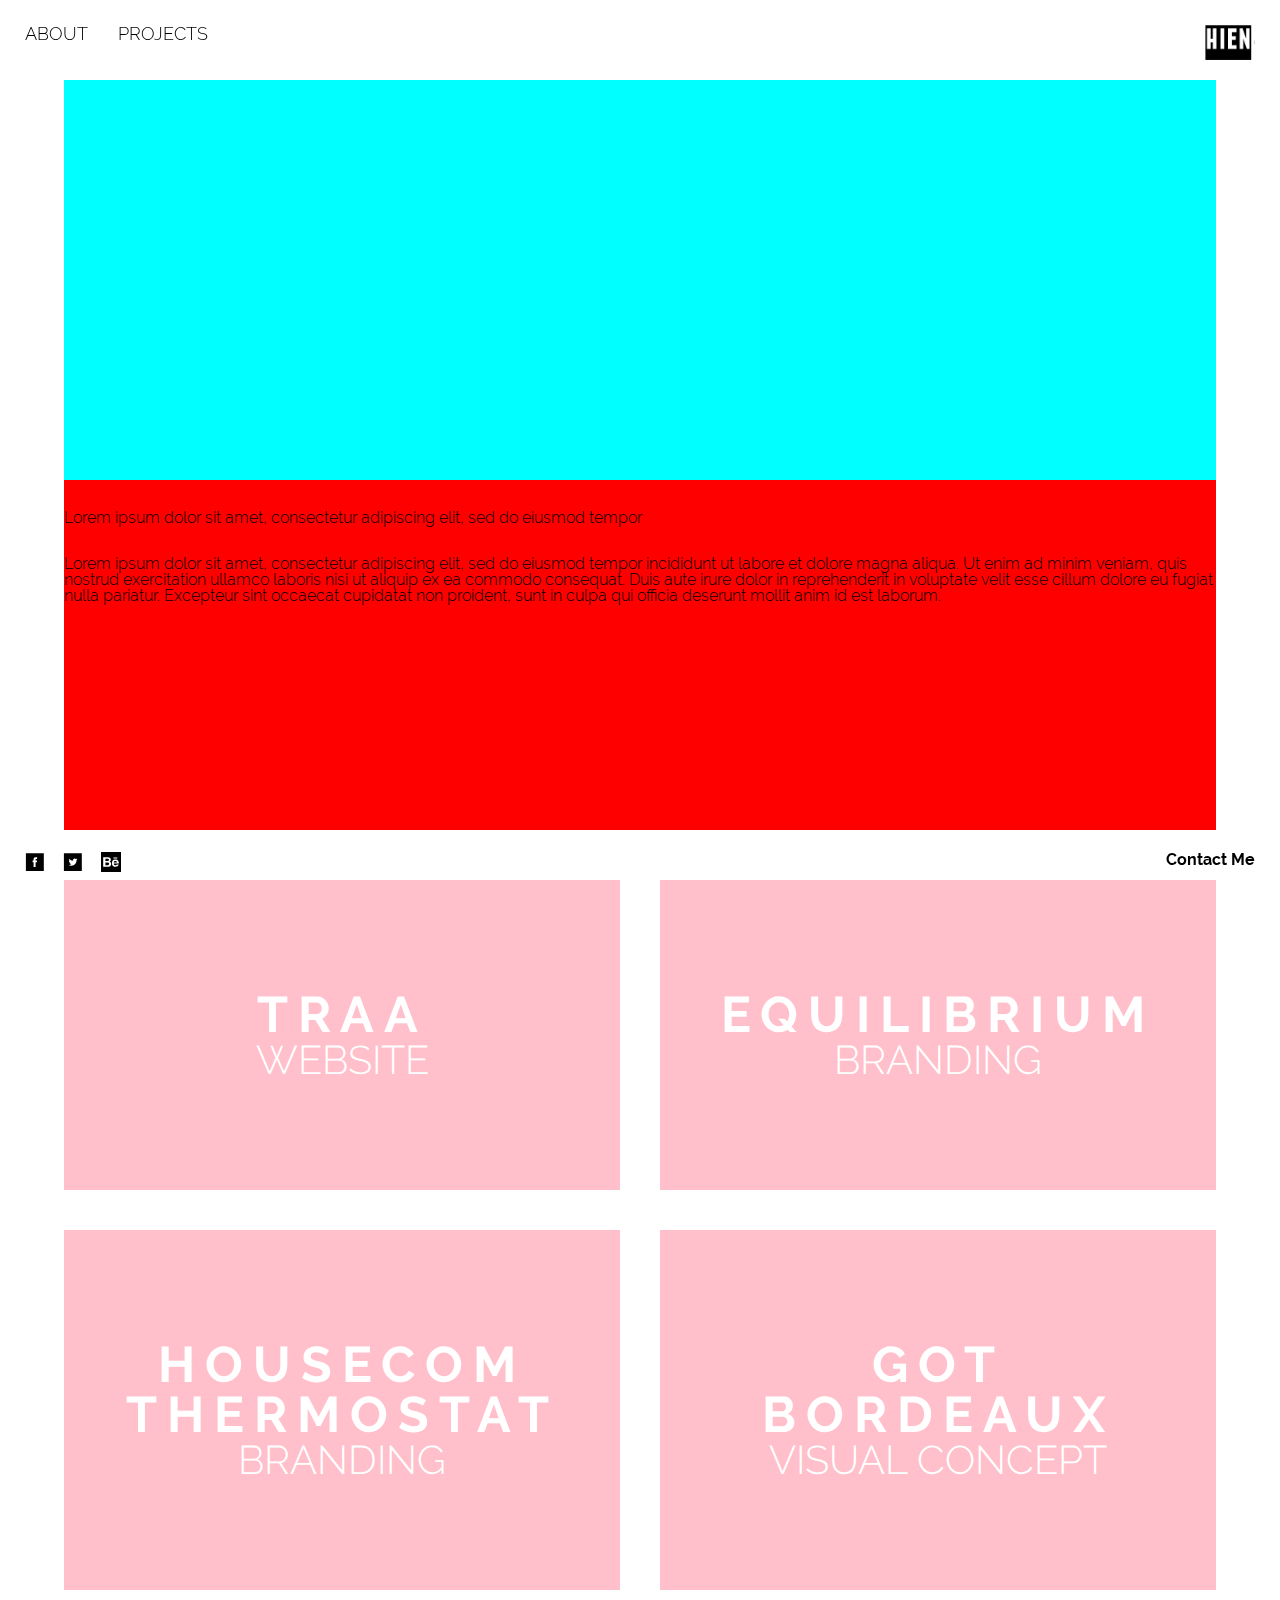
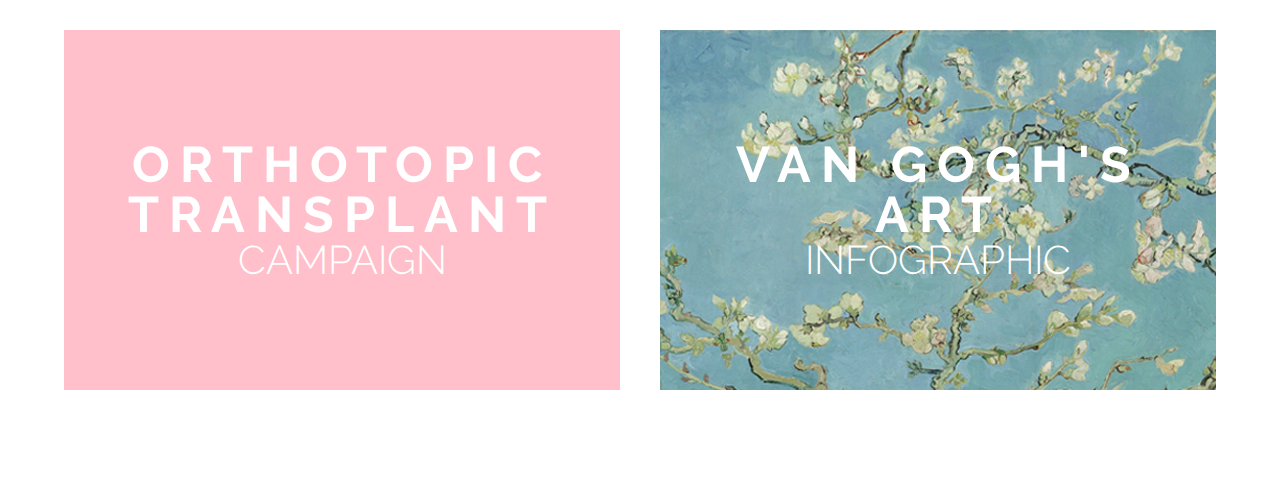
==== index.html @ 22a434a9 "finish project, then about, then index, javascript" ====
<!DOCTYPE html>
<html lang="en">
<head>
	<meta charset="UTF-8">
	<meta http-equiv="X-UA-Compatible" content="IE-edge">
	<meta name="viewport" content="width=device-width, initial-scale=1.0">
	<link rel="stylesheet" href="css/reset.css">
	<link rel="stylesheet" href="css/main.css">
	<title>Hien Portfolio</title>
</head>
<body>
	<div class="container">
		<header>
			<nav>
				<a href="about.html">ABOUT</a>
				<a href="projects.html">PROJECTS</a>
			</nav>
			<div id="mainLogo">
				<a href="index.html"><img src="images/Hien_Logo.png"></a>
			</div>
		</header>

		<section class="body">
		<h2 class="hidden">Index Page</h2>
			<section class="welcome">
				<h3 class="hidden">Welcome</h3>
				<div class="logoAnimation"></div>
				<div class="introMe">
					<p id="tagline">Lorem ipsum dolor sit amet, consectetur adipiscing elit, sed do eiusmod tempor</p>
					<p>Lorem ipsum dolor sit amet, consectetur adipiscing elit, sed do eiusmod tempor incididunt ut labore et dolore magna aliqua. Ut enim ad minim veniam, quis nostrud exercitation ullamco laboris nisi ut aliquip ex ea commodo consequat. Duis aute irure dolor in reprehenderit in voluptate velit esse cillum dolore eu fugiat nulla pariatur. Excepteur sint occaecat cupidatat non proident, sunt in culpa qui officia deserunt mollit anim id est laborum.</p>
				</div>
			</section>

			<section class="works">
			<h3 class="hidden">Featured Works</h3>
				<div class="featured one" data-text="GLITCH">
					<a href="traa.html" id="workTitle">TRAA</a>
					<p id="workType">WEBSITE</p>
				</div>

				<div class="featured two">
					<a href="equillibrium.html" id="workTitle">EQUILIBRIUM</a>
					<p id="workType">BRANDING</p>
				</div>

				<div class="featured three">
					<a href="#" id="workTitle">HOUSECOM<br>THERMOSTAT</a>
					<p id="workType">BRANDING</p>
				</div>

				<div class="featured four">
					<a href="#" id="workTitle">GOT<br> BORDEAUX</a>
					<p id="workType">VISUAL CONCEPT</p>
				</div>

				<div class="featured five">
					<a href="#" id="workTitle">ORTHOTOPIC<br> TRANSPLANT</a>
					<p id="workType">CAMPAIGN</p>
				</div>

				<div class="featured six">
					<a href="#" id="workTitle">VAN GOGH'S<br> ART</a>
					<p id="workType">INFOGRAPHIC</p>
				</div>

			</section>
		</section>

			<footer>
				<section class="socialMedia">
					<a href="#"><img src="images/facebook_black.svg"></a>
					<a href="#"><img src="images/twitter_black.svg"></a>
					<a href="#"><img src="images/behance_black.svg"></a>
				</section>
				<div class="color">
					<a href="contact.html" id="contact">Contact Me</a>
				</div>
			</footer>
		</section><!--end body-->
	</div><!--end container-->
	<script type="text/javascript" src="js/main.js"></script>
</body>
</html>
---- css/main.css ----
.hidden
{
	display: none;
}

html
{
	width: 100%;
}

@font-face {
  font-family: 'Raleway Light';
  src: url('Raleway-Light.woff2') format('woff2'), 
       url('Raleway-Light.woff') format('woff');
}

@font-face {
  font-family: 'Raleway Bold';
  src: url('Raleway-Bold.woff2') format('woff2'), 
       url('Raleway-Bold.woff') format('woff');
}

@font-face {
  font-family: 'Mohave Bold';
  src: url('Mohave-Bold.woff2') format('woff2'), 
       url('Mohave-Bold.woff') format('woff');
}

body
{
	font-family: 'Raleway Light';
	margin-top: 25px;
	background-color:white;
}

a
{
	text-decoration: none;
}

.container
{
	max-width: 90%;
	padding-bottom: 75px;
	margin: 0 auto;
}

header
{
	display: flex;
	flex-direction: row;
	position: fixed;
   left: 0;
   top: 0;
   width: 100%;
   padding-left: 25px;
   margin-top: 25px;
   margin-bottom: 25px;
   justify-content: space-between;
}

#mainLogo
{
	margin-right: 50px;
}

#mainLogo img
{
	width: 50px;
}

nav
{
	font-size: 18px;
	display: flex;
	flex-direction: row;
}

nav a
{
	color: black;
	margin-right: 30px;
}

nav a:hover
{
	color: white;
	background-color: black;
	font-family: 'Raleway Bold';
}

.body
{
	margin-top: 80px;
	display: flex;
	flex-direction: column;
	justify-content: flex-start;
}

/*Footer*/
footer
{
	display: flex;
	flex-direction: row;
	position: fixed;
   left: 0;
   bottom: 0;
   width: 100%;
   padding-left: 25px;
   margin-bottom: 25px;
   justify-content: space-between;
}

.color
{
	margin-right: 50px;
}

/*Contact*/
#contact
{
	color: black;
	font-family: 'Raleway Bold';
}

#contact:hover
{
	color: blue;
}
/*_______________________*/

.socialMedia
{
	display: flex;
	flex-direction: row;
}

.socialMedia a img
{
	width: 20px;
	margin-right: 18px;
}

/*INDEX*/

.body, .works
{
	display: flex;
	flex-direction: column;
}

.welcome
{
	background-color: red;
	height: 750px;
}

.logoAnimation
{
	background-color: aqua;
	height: 400px;
}
.introMe 
{
	padding-top: 30px;
}

.introMe p
{
	margin-bottom: 30px;
}

.works 
{
	margin: 0 auto;
	display: grid;
	grid-template-columns: 1fr;
	grid-gap: 20px;
	width: 100%;
	margin-top: 40px;
}

.featured
{ 
	color: white;
	text-align: center;
	display: flex;
	flex-direction: column;
	background-color: pink;
	padding-top: 90px;
	padding-bottom: 90px;
}

.six
{
	background: url("../images/feat_vg.jpg") center no-repeat;
}

.five:hover
{
	filter: grayscale(0%);
}

#workTitle
{
	font-family: 'Raleway Bold';
	font-size: 50px;
	letter-spacing: 10px;
	color: white;
}

#workType
{
	font-size: 2.5em;
}

/*PROJECTS*/
.featuredHero
{
	background-color: blue;
	margin: 0 auto;
}

.pjIntro
{
	text-align: center;
	margin-top: 30px;
}

#pj
{
	margin: 0 auto;
	margin-top: 30px;
}

#pj img, .featuredHero img
{
	width: 100%;
    display: block;
}

.nextPj
{
	display: flex;
	flex-direction: row;
	justify-content: space-between;
	height: 150px;
	margin-top: 50px;
	text-align: center;
	font-family: 'Raleway Bold';
	font-size: 20px;
}

.nextPj a
{
	color: white;
}

#previous
{
	background-color: red;
	width: 40%;
	padding-top: 50px;
}

#next
{
	background-color: black;
	width: 40%;
	padding-top: 50px;
}

/*ABOUT*/
#aboutMe 
{
	margin: 0 auto;
}

.meDetail 
{
	margin: 0 auto;
	margin-top: 30px;
}

#myImg
{
	background-color: red;
	height: 300px;
	width: 250px;
	margin: 0 auto;
}

#hien
{
	font-family: 'Mohave Bold';
}

#moreAbtMe
{
	margin-top: 30px;
}

/*Contact Form*/
.contact
{
	margin-top: 30px;
	background-color: purple;
	padding: 30px;
}


/*Responsive*/
@media screen and (min-width: 768px) {
	.works
	{
		grid-gap: 40px;
	}
}
  	

@media screen and (min-width: 1024px) {
	.works 
	{
		display: grid;
		grid-template-columns: 1fr 1fr;
		margin-top: 50px;
		margin-bottom: 25px;
	}

	.featured
	{ 
		padding-top: 110px;
		padding-bottom: 110px;
	}
  


  	#moreAbtMe
  	{
  		margin-top: 0px;
 
  		width: 70%;
  	}
} /*End Desktop*/
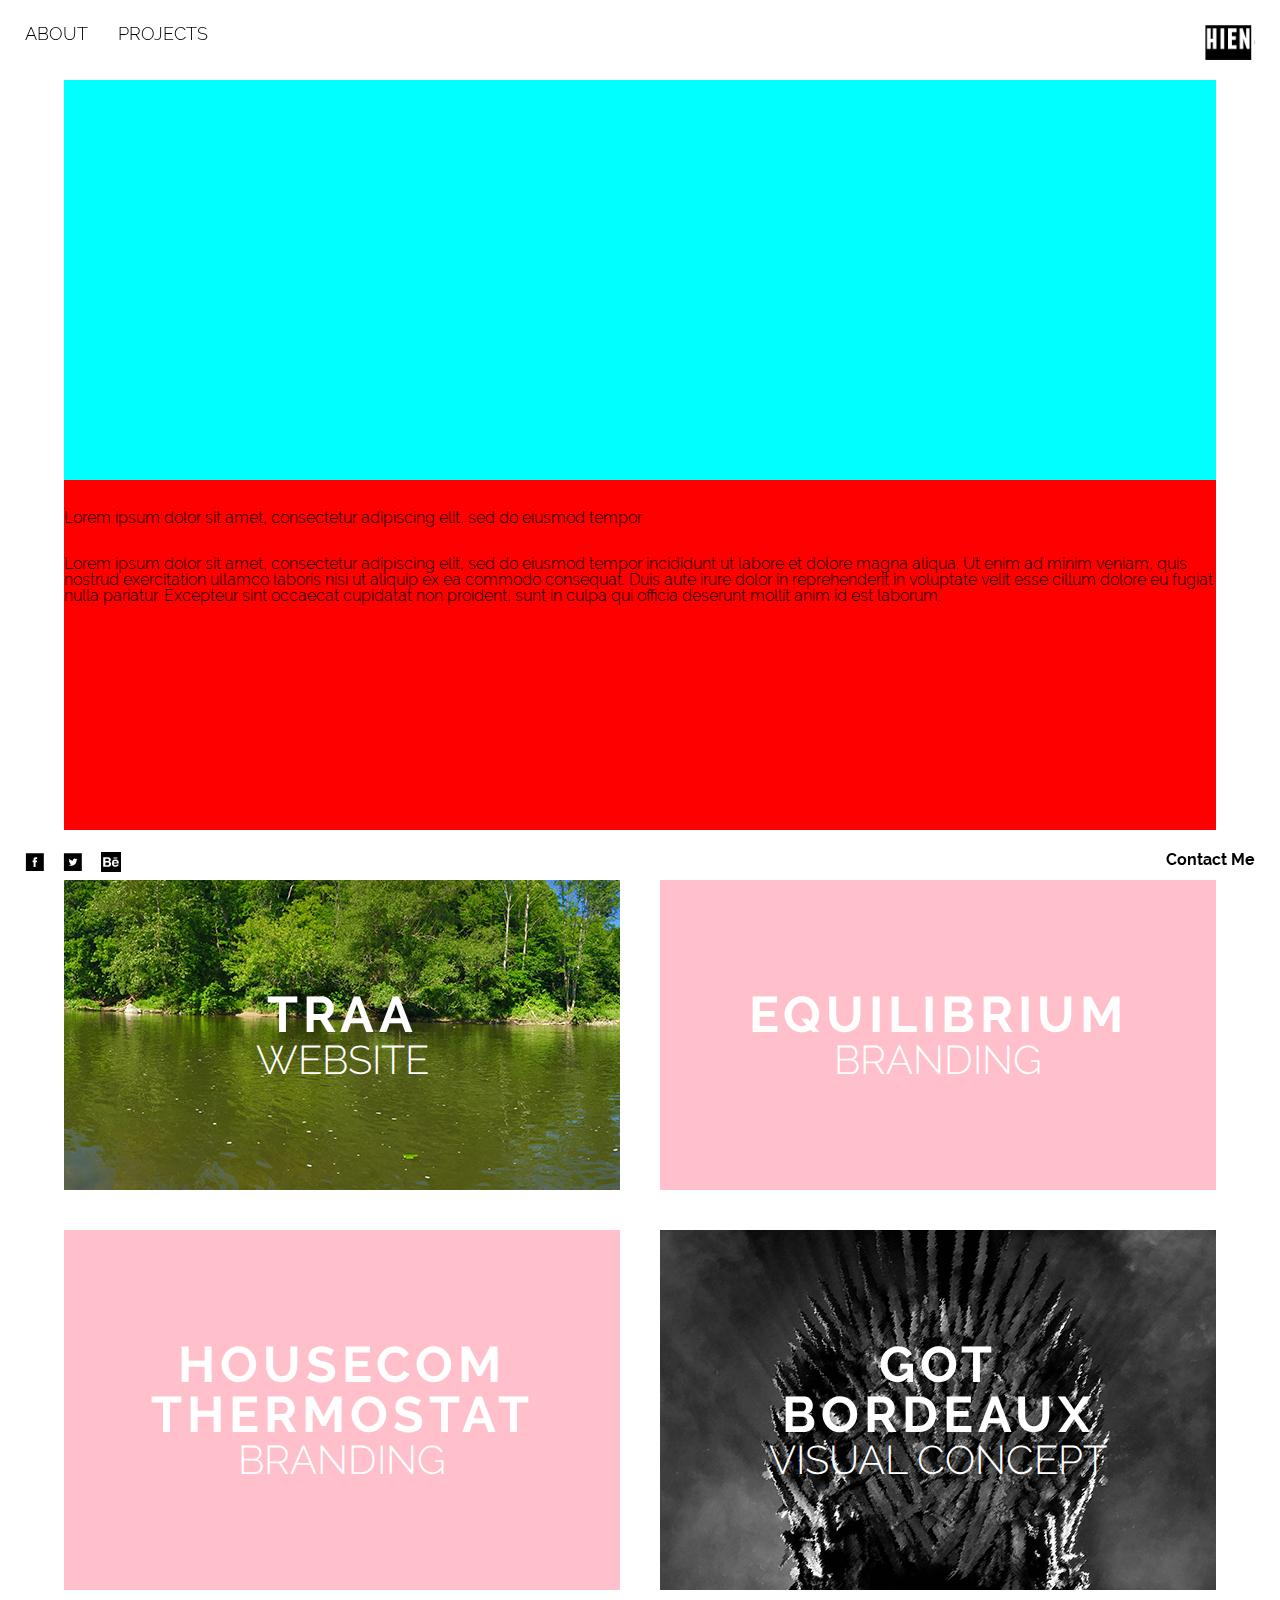
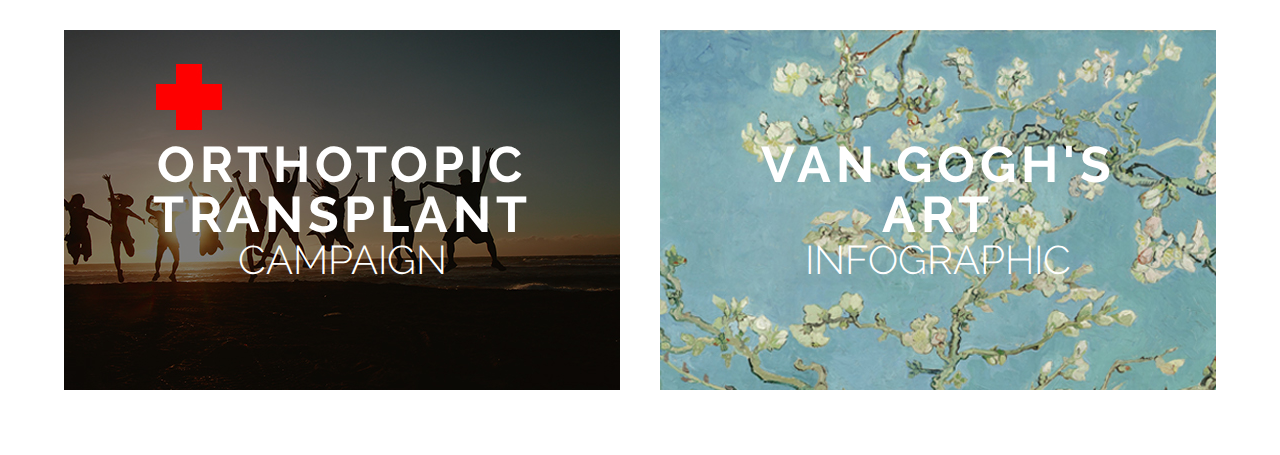
==== commit 1fba1e59: "d" ====
--- a/index.html
+++ b/index.html
@@ -54,7 +54,7 @@
 				</div>
 
 				<div class="featured five">
-					<a href="#" id="workTitle">ORTHOTOPIC<br> TRANSPLANT</a>
+					<a href="orthotopic.html" id="workTitle">ORTHOTOPIC<br> TRANSPLANT</a>
 					<p id="workType">CAMPAIGN</p>
 				</div>
 
--- a/css/main.css
+++ b/css/main.css
@@ -26,6 +26,11 @@
        url('Mohave-Bold.woff') format('woff');
 }
 
+@font-face {
+  font-family: 'Mohave Light';
+  src: url('Mohave-Light.woff') format('woff');
+}
+
 body
 {
 	font-family: 'Raleway Light';
@@ -41,7 +46,7 @@
 .container
 {
 	max-width: 90%;
-	padding-bottom: 75px;
+	padding-bottom: 40px;
 	margin: 0 auto;
 }
 
@@ -191,21 +196,32 @@
 	padding-bottom: 90px;
 }
 
+.one
+{
+	background: url("../images/feat_traa.jpg") center no-repeat;
+}
+
+.four
+{
+	background: url("../images/feat_mashup.jpg") center no-repeat;
+}
+
+.five
+{
+	background: url("../images/feat_donate.jpg") center no-repeat;
+}
+
 .six
 {
 	background: url("../images/feat_vg.jpg") center no-repeat;
 }
 
-.five:hover
-{
-	filter: grayscale(0%);
-}
 
 #workTitle
 {
 	font-family: 'Raleway Bold';
 	font-size: 50px;
-	letter-spacing: 10px;
+	letter-spacing: 5px;
 	color: white;
 }
 
@@ -214,30 +230,64 @@
 	font-size: 2.5em;
 }
 
-/*PROJECTS*/
+/*PROJECTS - EACH WORK*/
 .featuredHero
 {
-	background-color: blue;
-	margin: 0 auto;
+	margin: 0 auto;
+	width: 100%;
+	display: flex;
+	flex-direction: column;
+
+}
+
+#briefInfo
+{
+	font-family: 'Mohave Light';
+	font-size: 18px;
+	border-left: 5px solid #FF7BAC;
+}
+
+
+#briefInfo p
+{
+	margin-bottom: 10px;
+	margin-left: 10px;
+}
+
+#type
+{
+	font-family: 'Mohave Bold';
 }
 
 .pjIntro
 {
-	text-align: center;
-	margin-top: 30px;
-}
-
+	margin-top: 30px;
+	background-color: #E6E6E6;
+	padding: 20px;
+}
+
+/*Breakdown*/
 #pj
 {
 	margin: 0 auto;
 	margin-top: 30px;
 }
 
-#pj img, .featuredHero img
-{
-	width: 100%;
-    display: block;
-}
+#breakdown
+{
+	display: flex;
+	flex-direction: column;
+	margin-bottom: 20px;
+}
+
+#breakdown h4
+{
+	font-family: 'Mohave Bold';
+	margin-bottom: 15px;
+}
+
+/*End Breakdown*/
+
 
 .nextPj
 {
@@ -256,18 +306,23 @@
 	color: white;
 }
 
-#previous
+.previous
 {
 	background-color: red;
+	padding-top: 50px;
 	width: 40%;
-	padding-top: 50px;
-}
-
-#next
+}
+
+.next
 {
 	background-color: black;
 	width: 40%;
 	padding-top: 50px;
+}
+
+.sixth
+{
+	background: url("../images/next_vg.jpg") center no-repeat;;
 }
 
 /*ABOUT*/
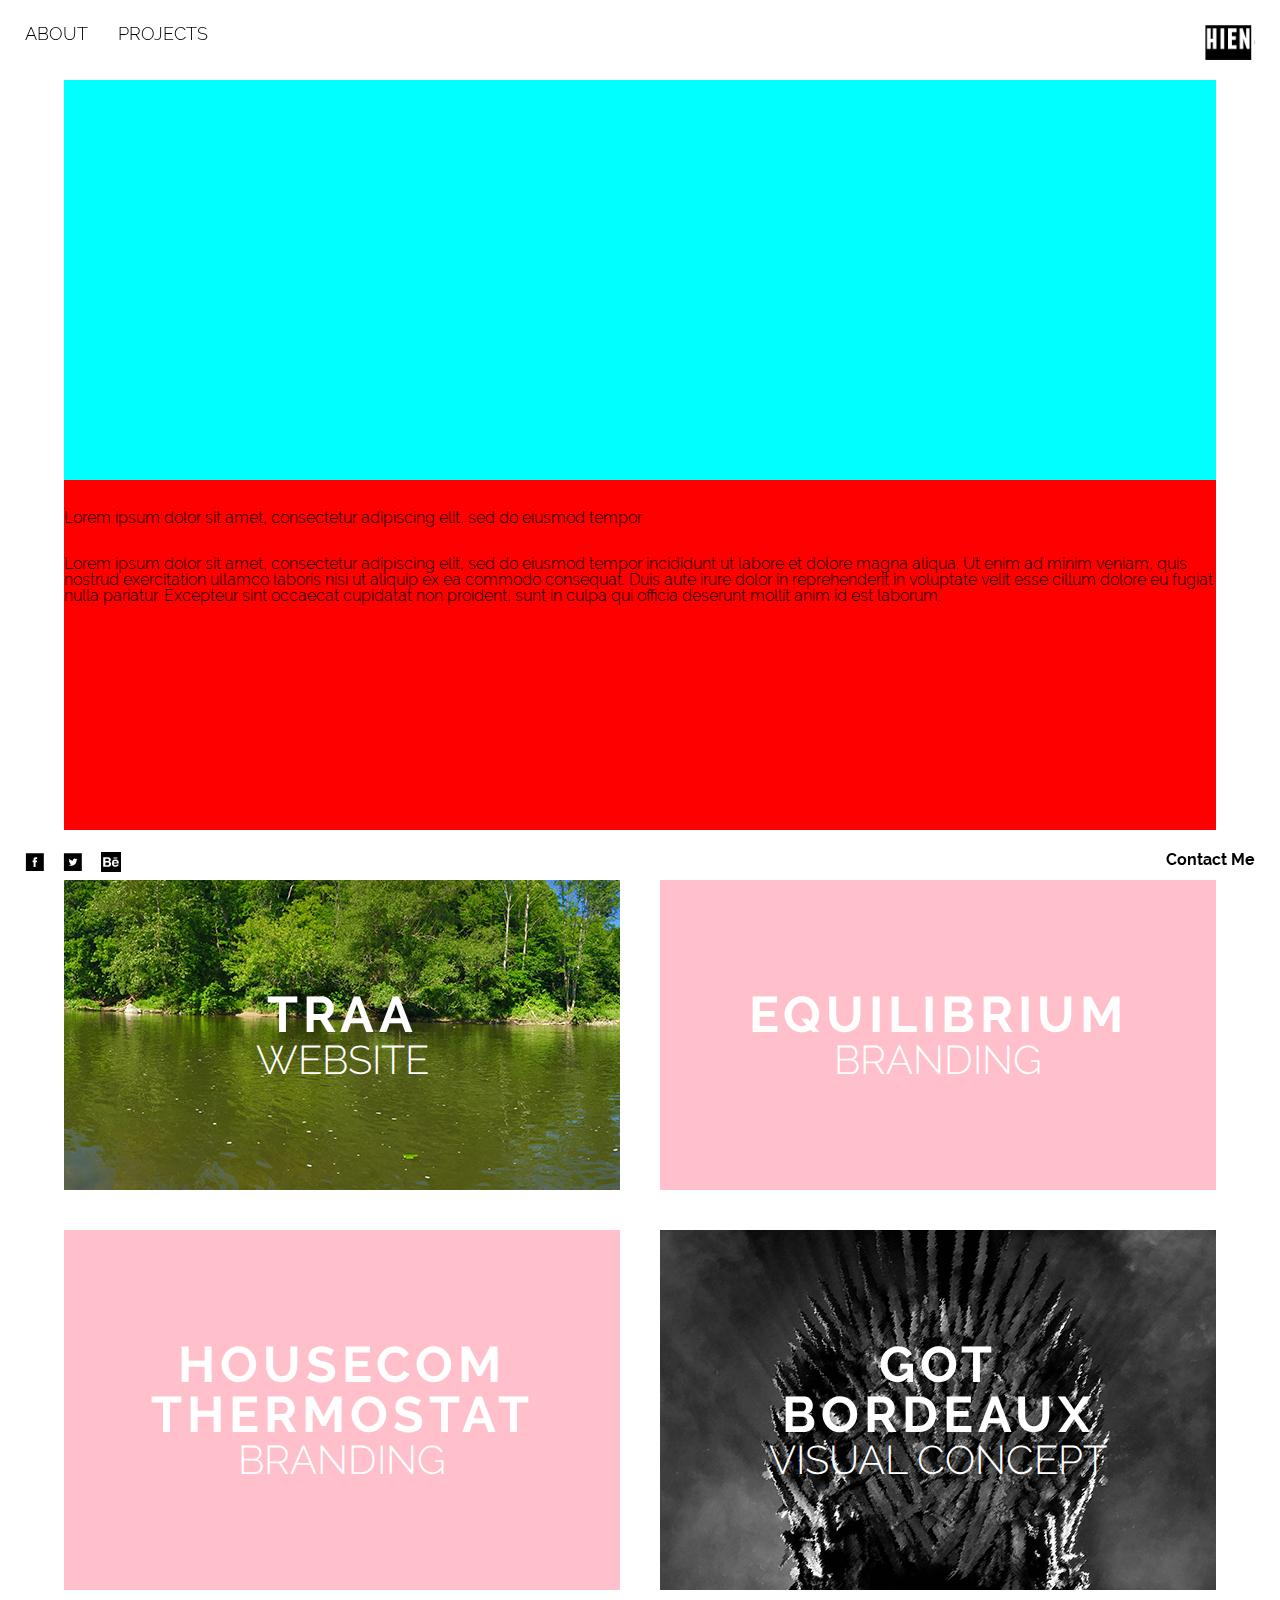
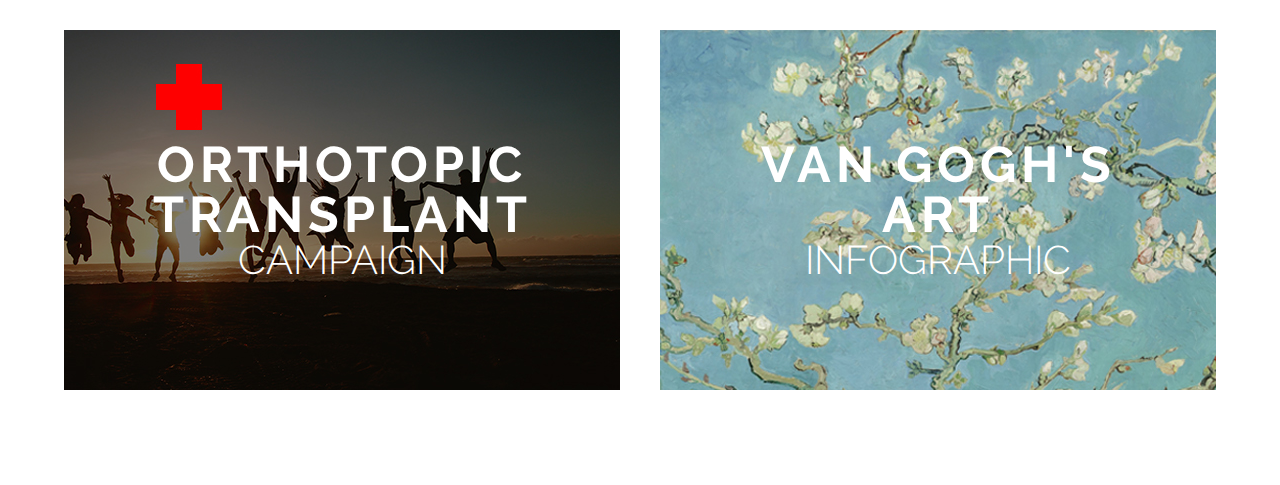
==== commit f5e6df04: "projects" ====
--- a/index.html
+++ b/index.html
@@ -59,7 +59,7 @@
 				</div>
 
 				<div class="featured six">
-					<a href="#" id="workTitle">VAN GOGH'S<br> ART</a>
+					<a href="van_gogh.html" id="workTitle">VAN GOGH'S<br> ART</a>
 					<p id="workType">INFOGRAPHIC</p>
 				</div>
 
--- a/css/main.css
+++ b/css/main.css
@@ -46,7 +46,7 @@
 .container
 {
 	max-width: 90%;
-	padding-bottom: 40px;
+	padding-bottom: 70px;
 	margin: 0 auto;
 }
 
@@ -234,24 +234,42 @@
 .featuredHero
 {
 	margin: 0 auto;
+	display: flex;
+	flex-direction: column;
 	width: 100%;
-	display: flex;
-	flex-direction: column;
-
-}
-
-#briefInfo
+}
+
+#spc
+{
+	width: 100%;
+}
+
+.briefInfo
 {
 	font-family: 'Mohave Light';
 	font-size: 18px;
-	border-left: 5px solid #FF7BAC;
-}
-
-
-#briefInfo p
+}
+
+
+.briefInfo p
 {
 	margin-bottom: 10px;
 	margin-left: 10px;
+}
+
+.fr
+{
+	border-left: 5px solid #648417;
+}
+
+.fi
+{
+	border-left: 5px solid #444539;
+}
+
+.sx
+{
+	border-left: 5px solid #86afb6;
 }
 
 #type
@@ -280,10 +298,21 @@
 	margin-bottom: 20px;
 }
 
+#breakdown img
+{
+	width: 100%;
+}
+
 #breakdown h4
 {
 	font-family: 'Mohave Bold';
 	margin-bottom: 15px;
+}
+
+#workBg
+{
+	background-color: #efefef;
+	margin-top: 20px;
 }
 
 /*End Breakdown*/
@@ -363,6 +392,26 @@
 	padding: 30px;
 }
 
+
+/*PROJECTS*/
+#pjList
+{
+	display: flex;
+	flex-direction: row;
+	flex-direction: flex-start;
+	margin-bottom: 40px;
+}
+
+#pjList img
+{
+	width: 50%;
+}
+
+#pjLink
+{
+	margin-left: 5px;
+	width: 60%;
+}
 
 /*Responsive*/
 @media screen and (min-width: 768px) {
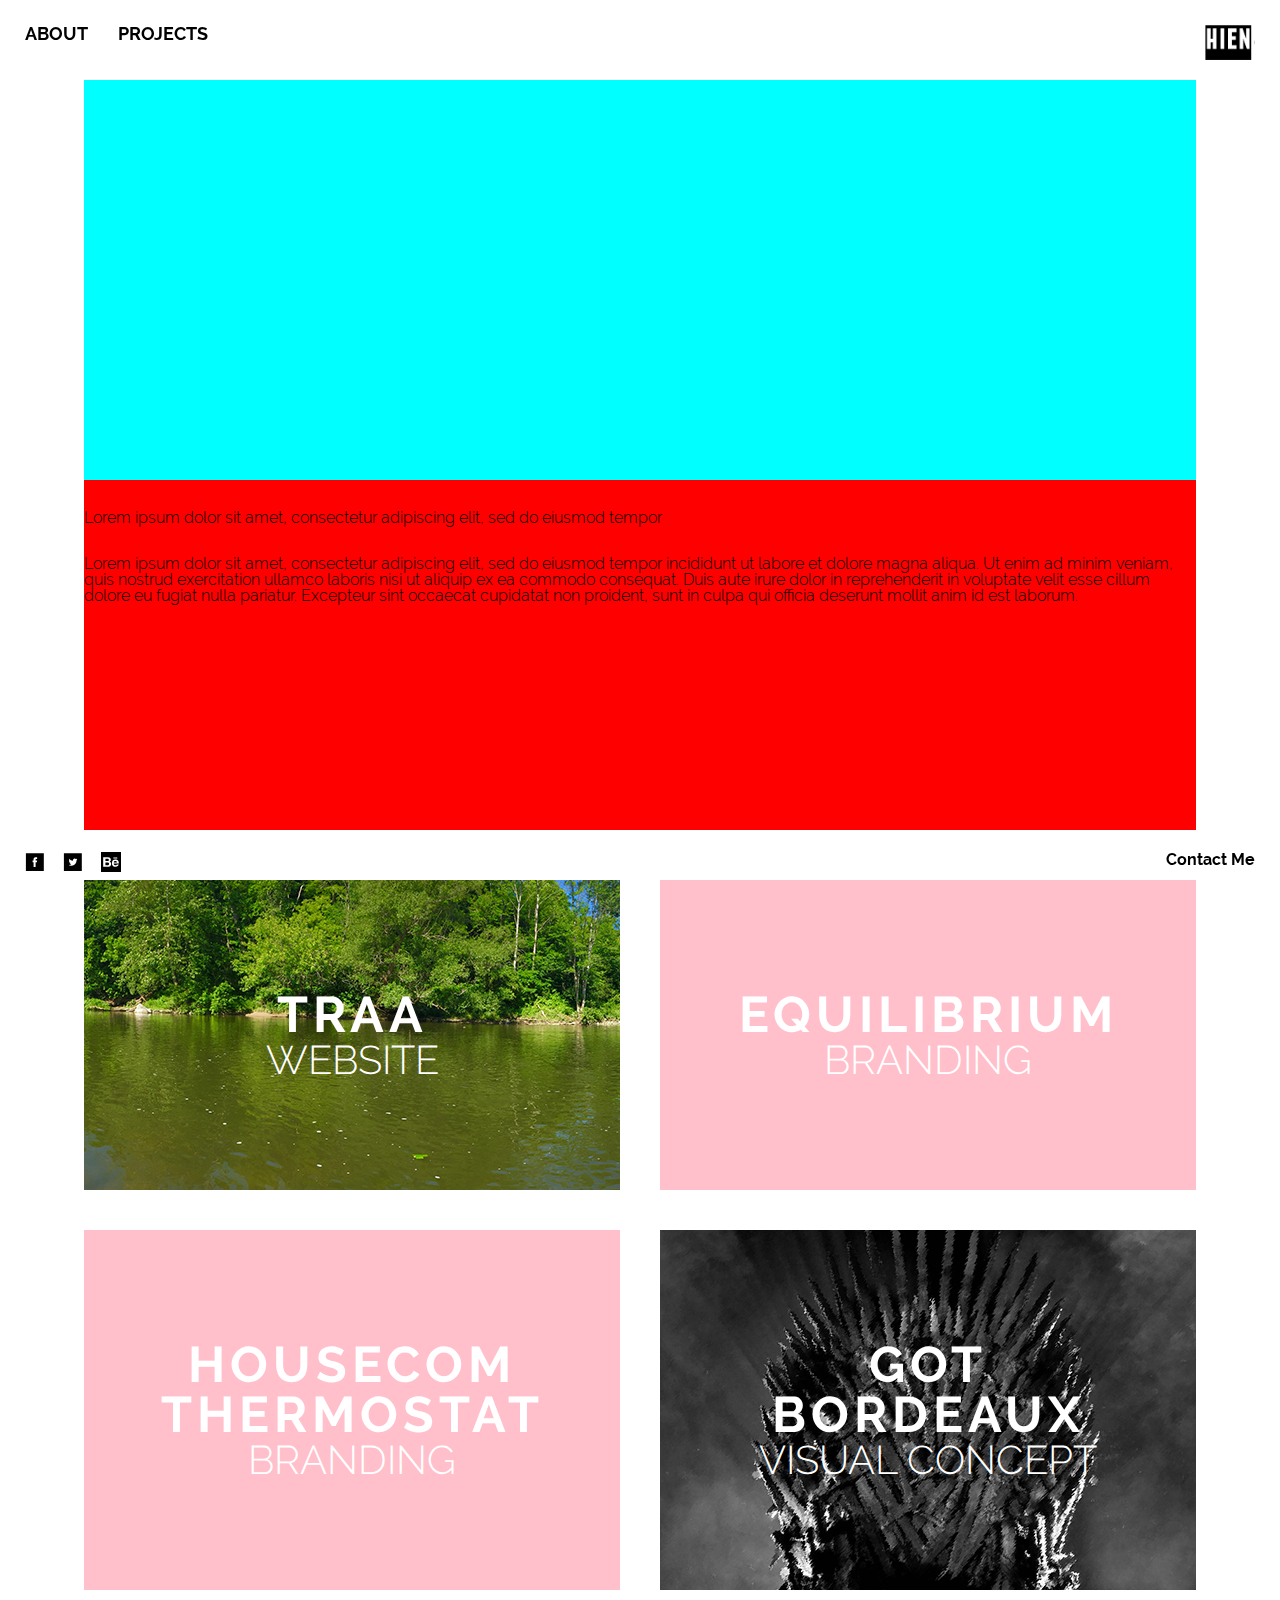
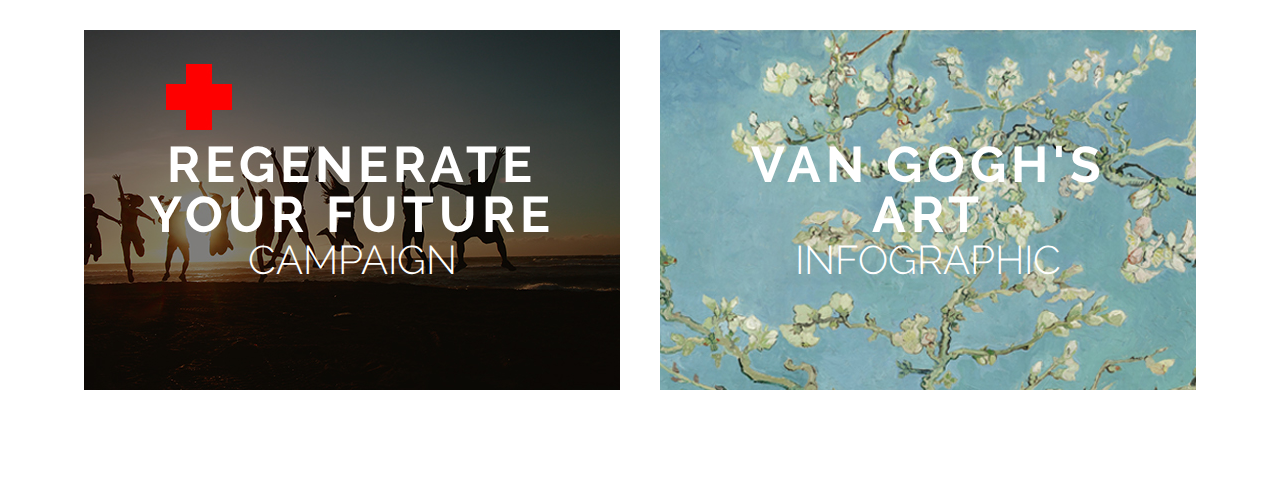
==== commit ef22c96d: "finish each project page + animation" ====
--- a/index.html
+++ b/index.html
@@ -54,7 +54,7 @@
 				</div>
 
 				<div class="featured five">
-					<a href="orthotopic.html" id="workTitle">ORTHOTOPIC<br> TRANSPLANT</a>
+					<a href="orthotopic.html" id="workTitle">REGENERATE<br>YOUR FUTURE</a>
 					<p id="workType">CAMPAIGN</p>
 				</div>
 
--- a/css/main.css
+++ b/css/main.css
@@ -29,6 +29,12 @@
 @font-face {
   font-family: 'Mohave Light';
   src: url('Mohave-Light.woff') format('woff');
+}
+
+@font-face {
+  font-family: 'Baskervville';
+  src: url('Baskervville-Italic.woff2') format('woff2'), 
+       url('Baskervville-Italic.woff') format('woff');
 }
 
 body
@@ -85,6 +91,7 @@
 {
 	color: black;
 	margin-right: 30px;
+	font-family: 'Raleway Bold';
 }
 
 nav a:hover
@@ -94,11 +101,9 @@
 	font-family: 'Raleway Bold';
 }
 
-.body
+.body, .pjBody
 {
 	margin-top: 80px;
-	display: flex;
-	flex-direction: column;
 	justify-content: flex-start;
 }
 
@@ -313,6 +318,7 @@
 {
 	background-color: #efefef;
 	margin-top: 20px;
+	padding: 20px;
 }
 
 /*End Breakdown*/
@@ -322,7 +328,6 @@
 {
 	display: flex;
 	flex-direction: row;
-	justify-content: space-between;
 	height: 150px;
 	margin-top: 50px;
 	text-align: center;
@@ -339,49 +344,115 @@
 {
 	background-color: red;
 	padding-top: 50px;
-	width: 40%;
+	width: 50%;
 }
 
 .next
 {
+	background-color: black;;
+	padding-top: 50px;
+	width: 50%;
+}
+
+.fifth
+{
+	background: url("../images/feat_donate.jpg") center no-repeat;
+}
+
+.sixth
+{
+	background: url("../images/feat_vg.jpg") center no-repeat;
+}
+
+/*ABOUT*/
+#greeting h2
+{
+	font-size: 20vw;
+	font-family: 'Baskervville';
+}
+
+#greeting h3
+{
+	font-family: 'Mohave Bold';
+	font-size: 21px;
+	margin-top: 15px;
+}
+
+#meIntro
+{
+	margin-top: 30px;
+	font-family: 'Raleway Bold';
+}
+
+#underline
+{
+	color: blue;
+}
+
+#underline:hover
+{
+	border-bottom: 3px solid blue;
+}
+
+#picture
+{
 	background-color: black;
-	width: 40%;
-	padding-top: 50px;
-}
-
-.sixth
-{
-	background: url("../images/next_vg.jpg") center no-repeat;;
-}
-
-/*ABOUT*/
-#aboutMe 
-{
-	margin: 0 auto;
-}
-
-.meDetail 
-{
-	margin: 0 auto;
-	margin-top: 30px;
-}
-
-#myImg
-{
-	background-color: red;
-	height: 300px;
-	width: 250px;
-	margin: 0 auto;
-}
-
-#hien
-{
-	font-family: 'Mohave Bold';
-}
-
-#moreAbtMe
-{
-	margin-top: 30px;
+	height: 120px;
+	margin-top: 50px;
+}
+
+.categories
+{
+	display: flex;
+	flex-direction: row;
+	margin-top: 50px;
+}
+
+#branding ul
+{
+	border-left: 5px solid #262687;
+	padding-left: 5px;
+}
+
+#edu 
+{
+	border-left: 5px solid #00FF00;
+	padding-left: 5px;
+	margin-left: 120px;
+}
+
+#apps
+{
+	margin-top: 50px;
+	display: flex;
+	flex-direction: row;
+	justify-content: space-between;
+	width: 320px;
+}
+
+#apps2
+{
+	margin-top: 10px;
+	display: flex;
+	flex-direction: row;
+
+}
+
+#apps img, #apps2 img
+{
+	width: 50px;
+}
+
+
+#note
+{
+	margin-top: 50px;
+	transform: rotate(-30deg);
+	width: 200px;
+	background-color: #efefef;
+	padding: 20px;
+	margin-bottom: 70px;
+	font-family: 'Baskervville';
 }
 
 /*Contact Form*/
@@ -394,11 +465,11 @@
 
 
 /*PROJECTS*/
+
 #pjList
 {
 	display: flex;
 	flex-direction: row;
-	flex-direction: flex-start;
 	margin-bottom: 40px;
 }
 
@@ -409,17 +480,66 @@
 
 #pjLink
 {
-	margin-left: 5px;
-	width: 60%;
+	background-color: black;
+	width: 50%;
+	padding: 15px;
+}
+
+#pjLink:hover
+{
+	background-color: #262687;
+}
+
+#linkTitle
+{
+	color: white;
+	font-family: 'Mohave Bold';
+	font-size: 20px;
+}
+
+#linkTitle:hover
+{
+	color: #00FF00;
+}
+
+#pjType
+{
+	color: white;
+	font-size: 15px;
+	margin-top: 5px;
 }
 
 /*Responsive*/
 @media screen and (min-width: 768px) {
+	.body
+	{
+		margin-left: 20px;
+		margin-right: 20px;
+	}
+
 	.works
 	{
 		grid-gap: 40px;
 	}
-}
+
+	/*Each Project Page*/
+	.briefInfo
+	{
+		font-size: 20px;
+	}
+
+	#breakdown h4
+	{
+		font-size: 20px;
+	}
+
+	#workBg
+	{
+		margin-top: 30px;
+		padding: 30px;
+	}
+
+}/*end Tablet*/
   	
 
 @media screen and (min-width: 1024px) {
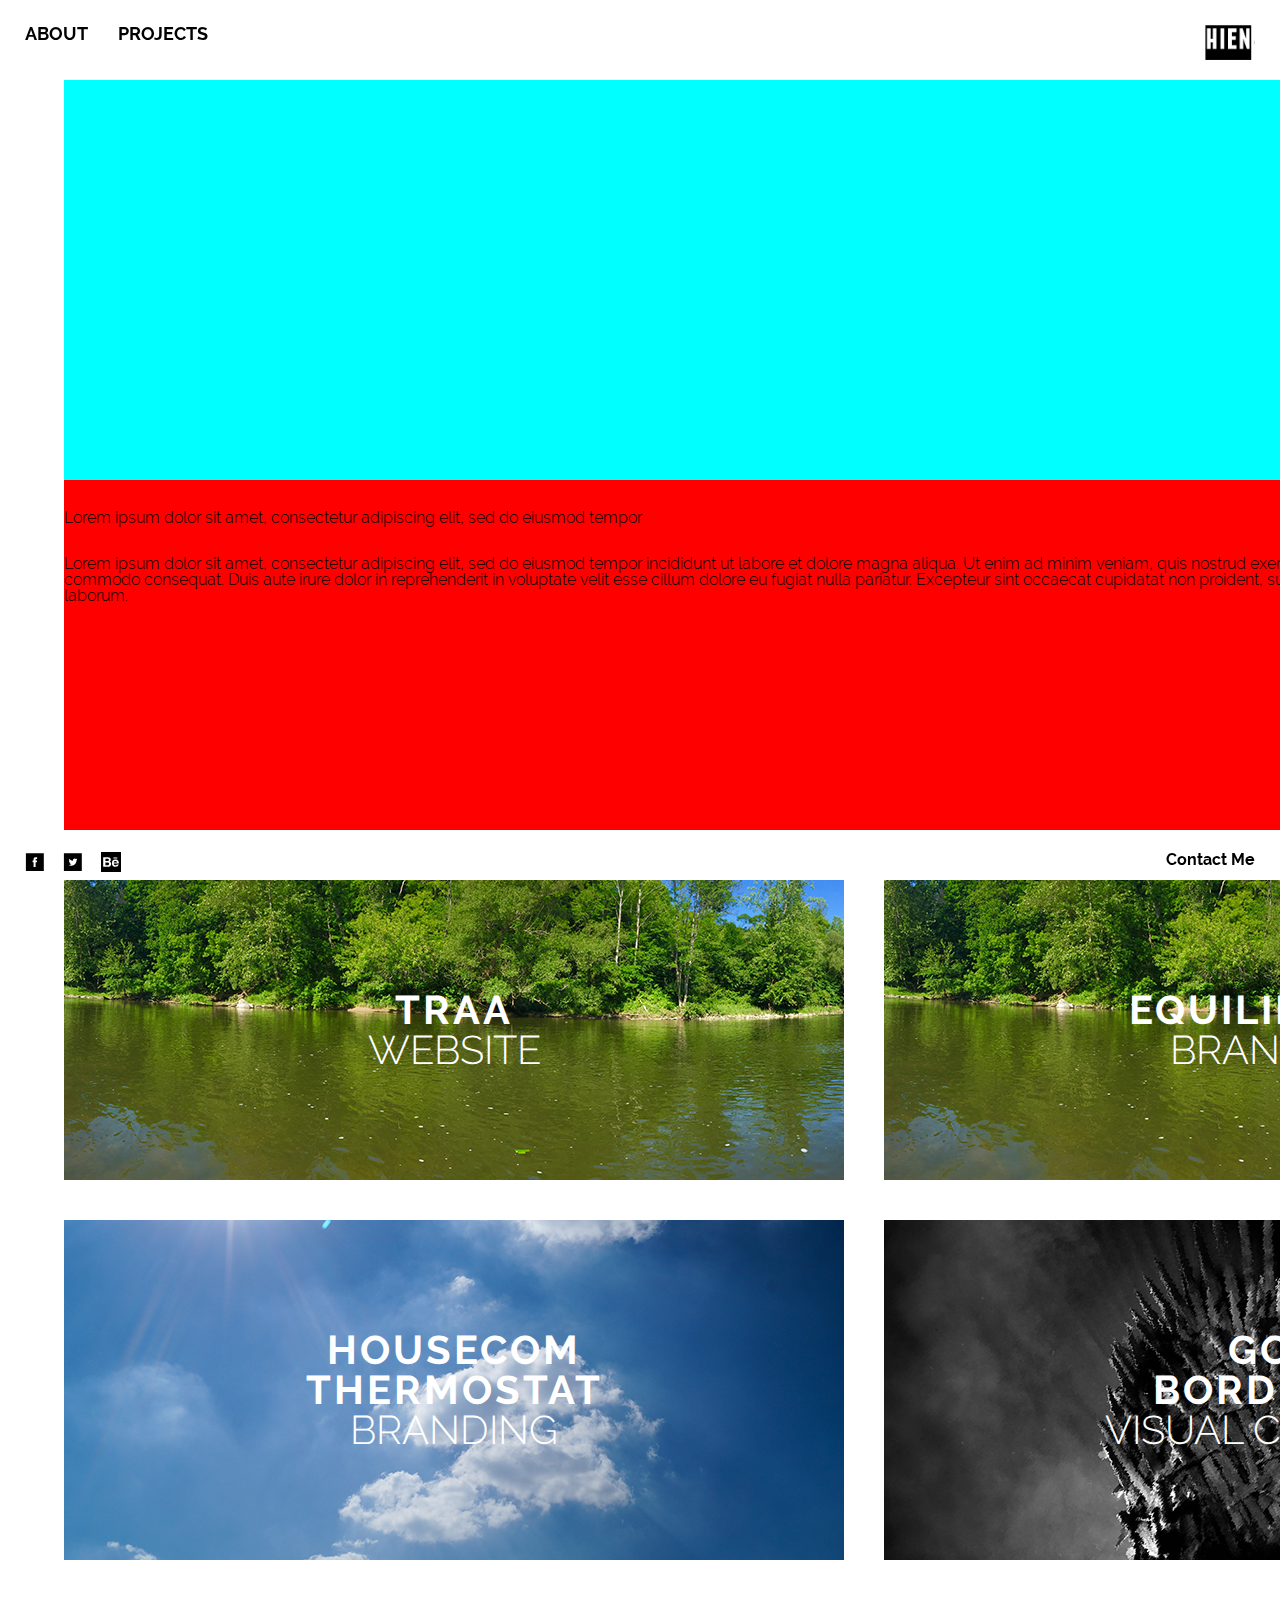
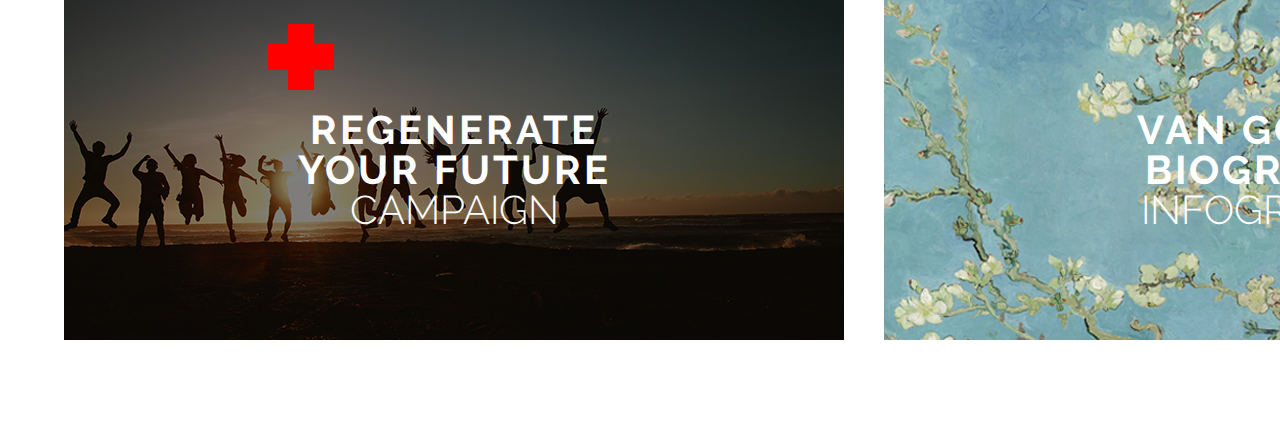
==== commit 5d614c93: "almost done peach projects + design equillibrium + do animation" ====
--- a/index.html
+++ b/index.html
@@ -44,12 +44,12 @@
 				</div>
 
 				<div class="featured three">
-					<a href="#" id="workTitle">HOUSECOM<br>THERMOSTAT</a>
+					<a href="housecom.html" id="workTitle">HOUSECOM<br>THERMOSTAT</a>
 					<p id="workType">BRANDING</p>
 				</div>
 
 				<div class="featured four">
-					<a href="#" id="workTitle">GOT<br> BORDEAUX</a>
+					<a href="got.html" id="workTitle">GOT<br> BORDEAUX</a>
 					<p id="workType">VISUAL CONCEPT</p>
 				</div>
 
@@ -59,7 +59,7 @@
 				</div>
 
 				<div class="featured six">
-					<a href="van_gogh.html" id="workTitle">VAN GOGH'S<br> ART</a>
+					<a href="van_gogh.html" id="workTitle">VAN GOGH'S<br>BIOGRAPHY</a>
 					<p id="workType">INFOGRAPHIC</p>
 				</div>
 
--- a/css/main.css
+++ b/css/main.css
@@ -196,7 +196,6 @@
 	text-align: center;
 	display: flex;
 	flex-direction: column;
-	background-color: pink;
 	padding-top: 90px;
 	padding-bottom: 90px;
 }
@@ -206,6 +205,16 @@
 	background: url("../images/feat_traa.jpg") center no-repeat;
 }
 
+.two
+{
+	background: url("../images/feat_traa.jpg") center no-repeat;
+}
+
+.three
+{
+	background: url("../images/feat_housecom.jpg") center no-repeat;
+}
+
 .four
 {
 	background: url("../images/feat_mashup.jpg") center no-repeat;
@@ -225,8 +234,8 @@
 #workTitle
 {
 	font-family: 'Raleway Bold';
-	font-size: 50px;
-	letter-spacing: 5px;
+	font-size: 40px;
+	letter-spacing: 3px;
 	color: white;
 }
 
@@ -253,6 +262,8 @@
 {
 	font-family: 'Mohave Light';
 	font-size: 18px;
+	height: 75px;
+	margin-top: 20px;
 }
 
 
@@ -265,6 +276,16 @@
 .fr
 {
 	border-left: 5px solid #648417;
+}
+
+.tr
+{
+	border-left: 5px solid #5687be;
+}
+
+.fo
+{
+	border-left: 5px solid gray;
 }
 
 .fi
@@ -301,6 +322,7 @@
 	display: flex;
 	flex-direction: column;
 	margin-bottom: 20px;
+	width: 100%;
 }
 
 #breakdown img
@@ -314,12 +336,13 @@
 	margin-bottom: 15px;
 }
 
-#workBg
+#workBg, #webBg
 {
 	background-color: #efefef;
 	margin-top: 20px;
 	padding: 20px;
 }
+
 
 /*End Breakdown*/
 
@@ -340,30 +363,13 @@
 	color: white;
 }
 
-.previous
+.previous, .next
 {
 	background-color: red;
 	padding-top: 50px;
 	width: 50%;
 }
 
-.next
-{
-	background-color: black;;
-	padding-top: 50px;
-	width: 50%;
-}
-
-.fifth
-{
-	background: url("../images/feat_donate.jpg") center no-repeat;
-}
-
-.sixth
-{
-	background: url("../images/feat_vg.jpg") center no-repeat;
-}
-
 /*ABOUT*/
 #greeting h2
 {
@@ -421,26 +427,31 @@
 	margin-left: 120px;
 }
 
-#apps
-{
-	margin-top: 50px;
+#skills
+{
+	margin-top: 40px;
+	margin-bottom: 20px;
+	font-family: 'Mohave Bold';
+	font-size: 20px;
+	text-decoration: underline;
+}
+
+#apps, #apps2
+{
 	display: flex;
 	flex-direction: row;
 	justify-content: space-between;
 	width: 320px;
 }
 
-#apps2
-{
-	margin-top: 10px;
-	display: flex;
-	flex-direction: row;
-
-}
-
-#apps img, #apps2 img
+#apps img
 {
 	width: 50px;
+}
+
+#apps2 img
+{
+	width: 60px;
 }
 
 
@@ -504,7 +515,7 @@
 
 #pjType
 {
-	color: white;
+	color: #ff00ff;
 	font-size: 15px;
 	margin-top: 5px;
 }
@@ -533,16 +544,31 @@
 		font-size: 20px;
 	}
 
-	#workBg
+	#workBg, #webBg
 	{
 		margin-top: 30px;
 		padding: 30px;
+		display: flex;
+		flex-direction: column;
+	}
+
+	#breakdown img
+	{
+		width: 80%;
+		margin: 0 auto;
 	}
 
 }/*end Tablet*/
   	
 
 @media screen and (min-width: 1024px) {
+	.body
+	{
+		width: 1600px;
+		margin: 0 auto;
+		margin-top: 80px;
+	}
+
 	.works 
 	{
 		display: grid;
@@ -556,8 +582,6 @@
 		padding-top: 110px;
 		padding-bottom: 110px;
 	}
-  
-
 
   	#moreAbtMe
   	{
@@ -565,4 +589,89 @@
  
   		width: 70%;
   	}
+
+  	/*PROJECTS - EACH WORK*/
+	.featuredHero
+	{
+		margin: 0 auto;
+		display: flex;
+		flex-direction: row;
+		width: 100%;
+		justify-content: space-around;
+	}
+
+	#spc
+	{
+		width: 70%;
+	}
+
+	.briefInfo
+	{
+		margin-top: 170px;
+		height: 85px;
+	}
+
+	.briefInfo p
+	{
+		font-size: 22px;
+	}
+
+	.tr
+	{
+		border-left: 7px solid #5687be;
+	}
+
+	.fr
+	{
+		border-left: 7px solid #648417;
+	}
+
+	.fi
+	{
+		border-left: 7px solid #444539;
+	}
+
+	.sx
+	{
+		border-left: 7px solid #86afb6;
+	}
+
+	.pjIntro
+	{
+		background-color: #E6E6E6;
+		padding: 30px;
+	}
+
+	/*Breakdown*/
+	#pj
+	{
+		margin-top: 50px;
+	}
+
+	#breakdown
+	{
+		margin-bottom: 30px;
+		display: flex;
+		flex-direction: column;
+	}
+
+	#breakdown img
+	{
+		width: 60%;
+		margin: 0 auto;
+	}
+
+	#workBg, #webBg
+	{
+		margin-top: 20px;
+		padding-top: 40px;
+		padding-bottom: 40px;
+	}
+
+	#webBg
+	{
+		display: grid;
+		grid-template-columns: 1fr 1fr 1fr;
+	}
+
 } /*End Desktop*/
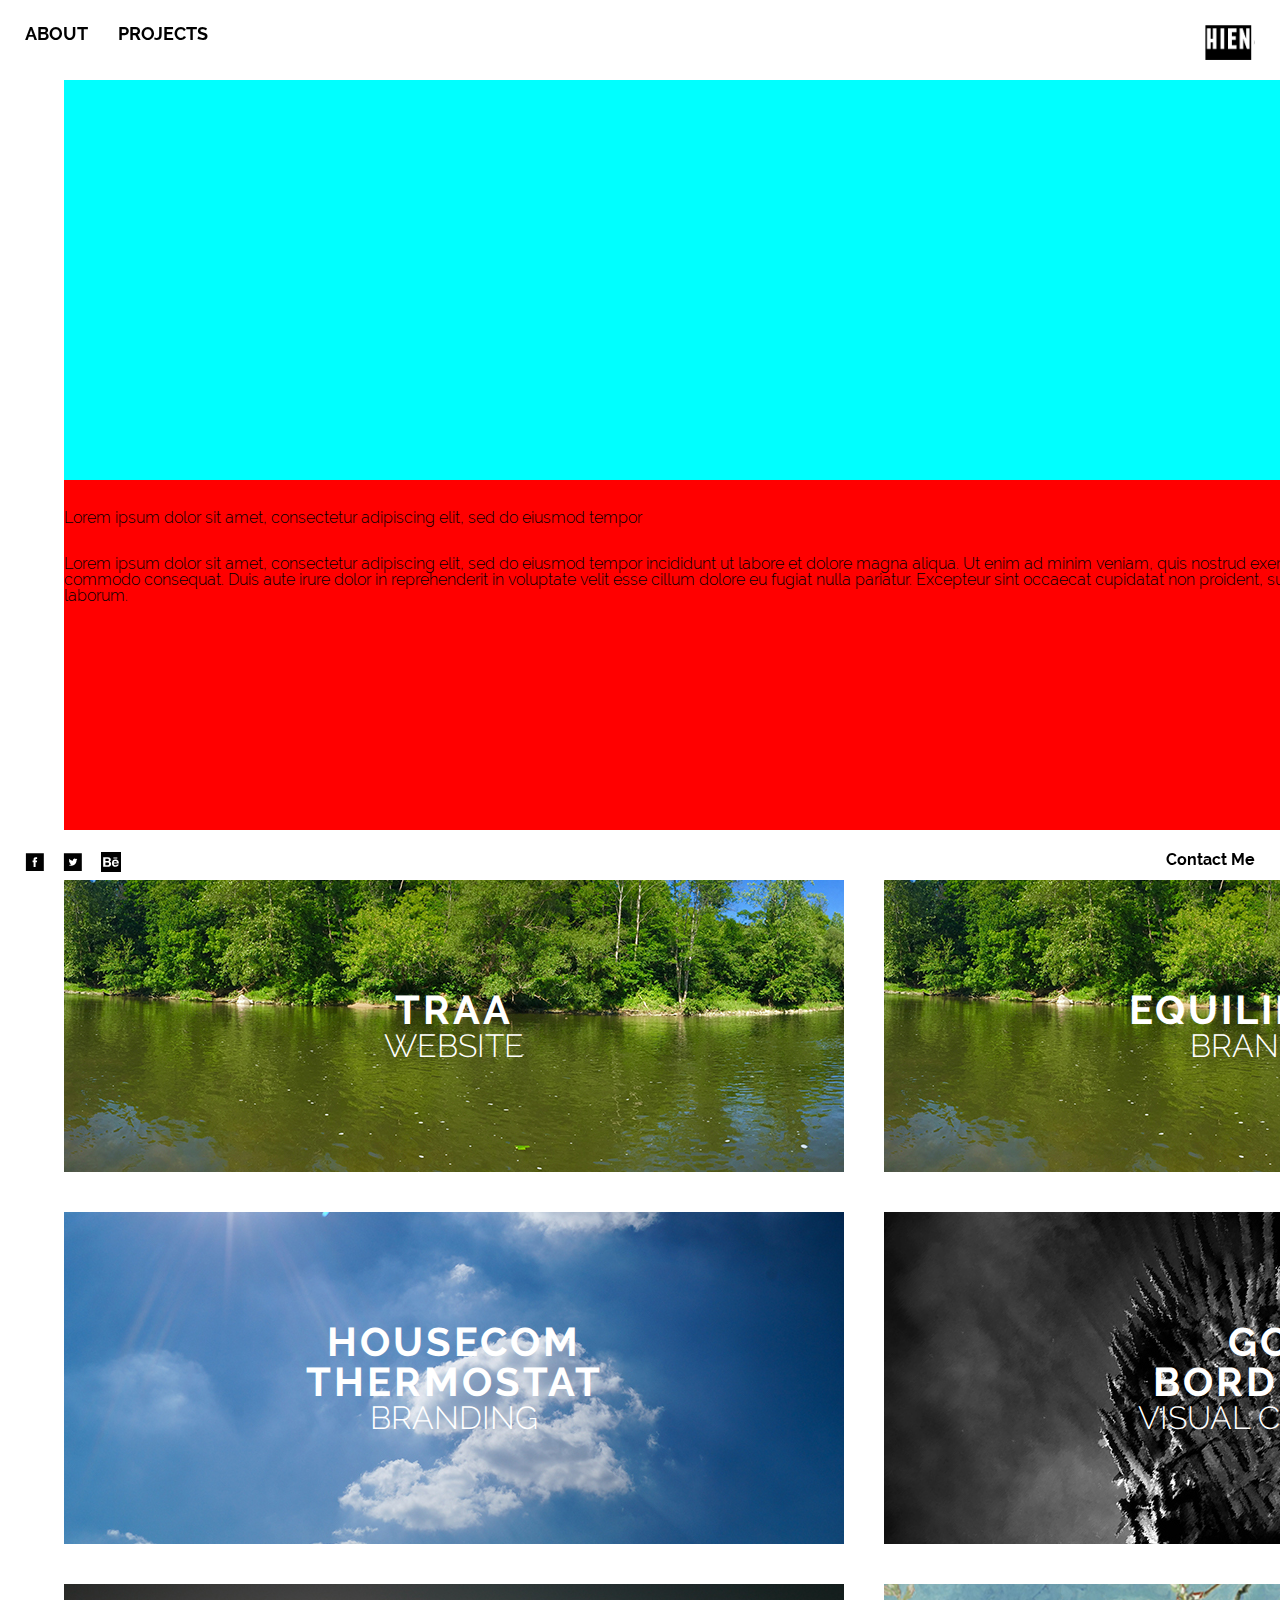
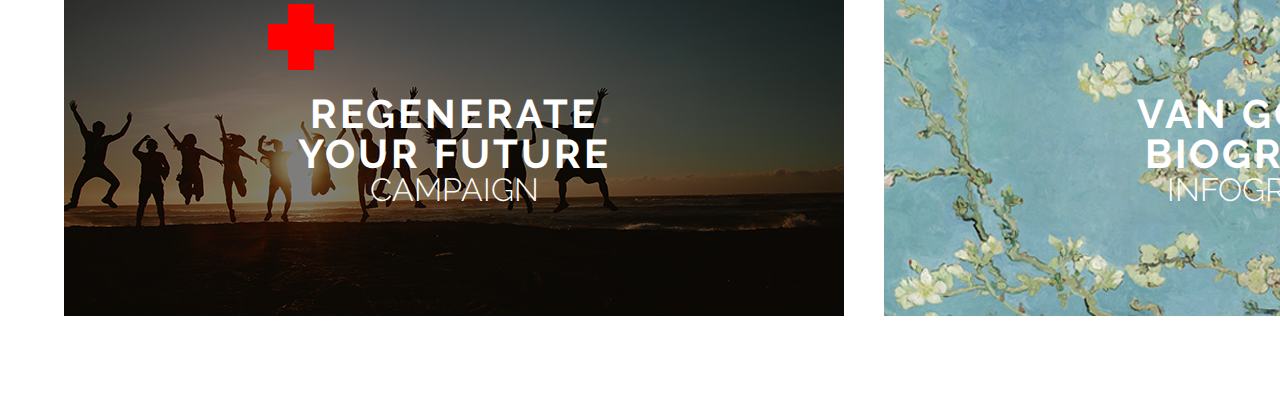
==== commit 12f897ec: "done mobile design" ====
--- a/index.html
+++ b/index.html
@@ -24,7 +24,8 @@
 		<h2 class="hidden">Index Page</h2>
 			<section class="welcome">
 				<h3 class="hidden">Welcome</h3>
-				<div class="logoAnimation"></div>
+				<div class="logoAnimation">
+				</div>
 				<div class="introMe">
 					<p id="tagline">Lorem ipsum dolor sit amet, consectetur adipiscing elit, sed do eiusmod tempor</p>
 					<p>Lorem ipsum dolor sit amet, consectetur adipiscing elit, sed do eiusmod tempor incididunt ut labore et dolore magna aliqua. Ut enim ad minim veniam, quis nostrud exercitation ullamco laboris nisi ut aliquip ex ea commodo consequat. Duis aute irure dolor in reprehenderit in voluptate velit esse cillum dolore eu fugiat nulla pariatur. Excepteur sint occaecat cupidatat non proident, sunt in culpa qui officia deserunt mollit anim id est laborum.</p>
--- a/css/main.css
+++ b/css/main.css
@@ -241,7 +241,7 @@
 
 #workType
 {
-	font-size: 2.5em;
+	font-size: 2em;
 }
 
 /*PROJECTS - EACH WORK*/
@@ -477,6 +477,13 @@
 
 /*PROJECTS*/
 
+.gif
+{
+	width: 100%;
+	margin-bottom: 50px;
+}
+
+
 #pjList
 {
 	display: flex;
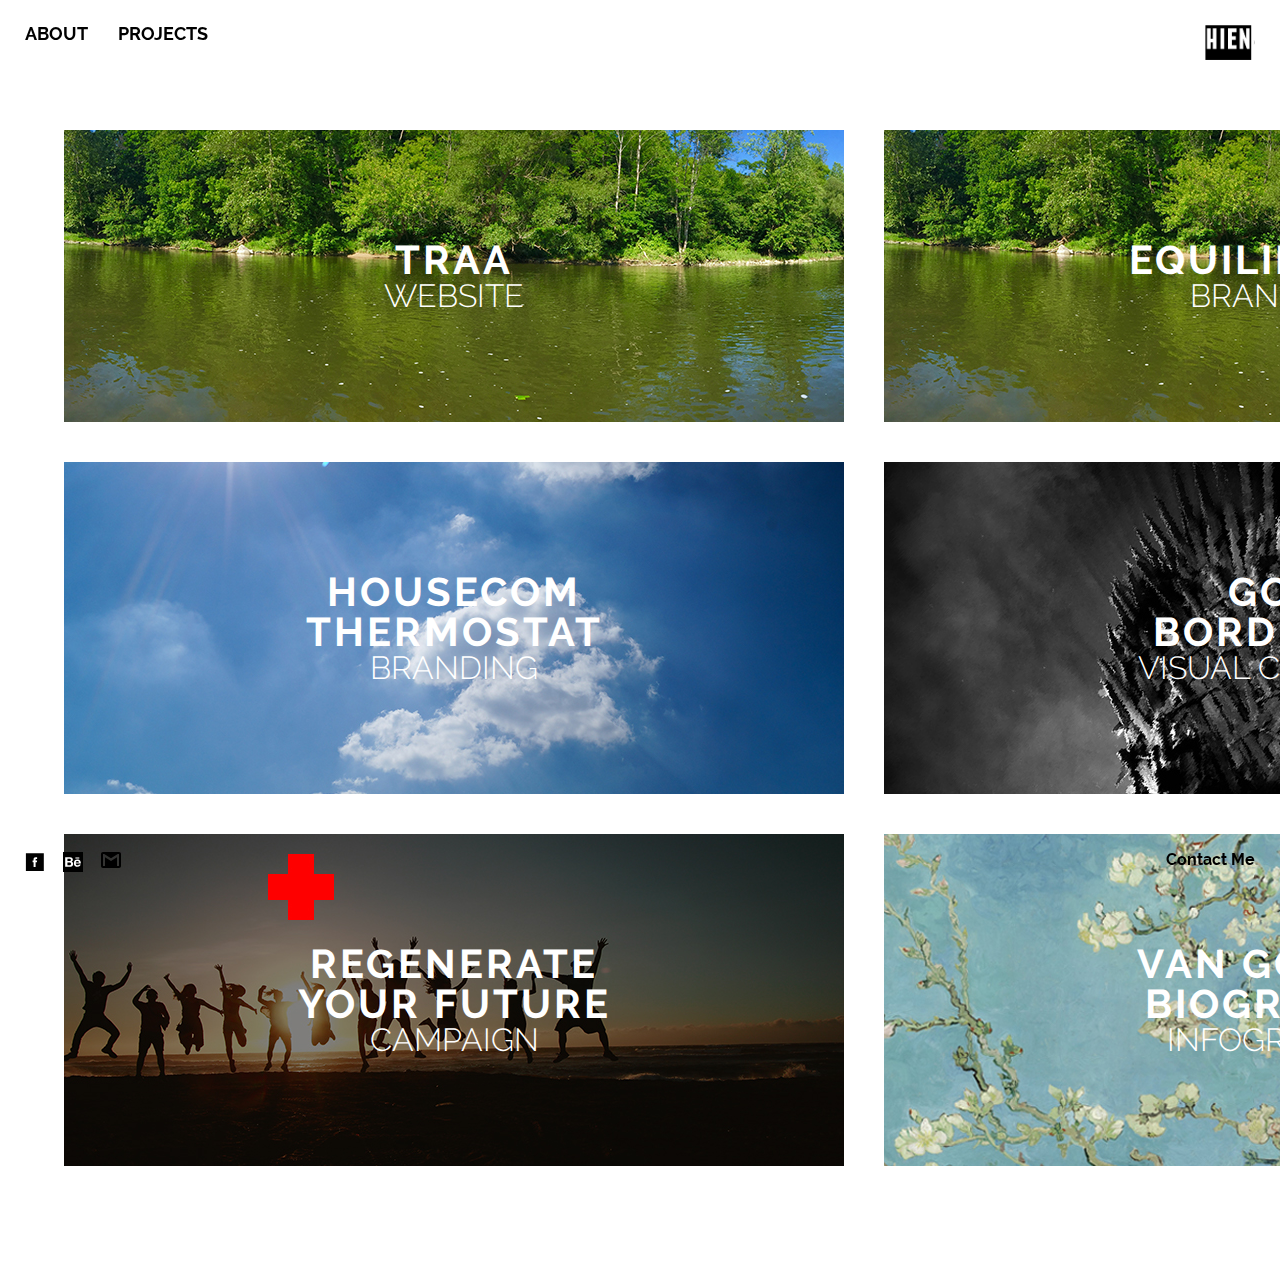
==== commit 57738bcb: "f" ====
--- a/index.html
+++ b/index.html
@@ -9,6 +9,9 @@
 	<title>Hien Portfolio</title>
 </head>
 <body>
+	<section class="welcome">
+	</section>
+
 	<div class="container">
 		<header>
 			<nav>
@@ -22,16 +25,6 @@
 
 		<section class="body">
 		<h2 class="hidden">Index Page</h2>
-			<section class="welcome">
-				<h3 class="hidden">Welcome</h3>
-				<div class="logoAnimation">
-				</div>
-				<div class="introMe">
-					<p id="tagline">Lorem ipsum dolor sit amet, consectetur adipiscing elit, sed do eiusmod tempor</p>
-					<p>Lorem ipsum dolor sit amet, consectetur adipiscing elit, sed do eiusmod tempor incididunt ut labore et dolore magna aliqua. Ut enim ad minim veniam, quis nostrud exercitation ullamco laboris nisi ut aliquip ex ea commodo consequat. Duis aute irure dolor in reprehenderit in voluptate velit esse cillum dolore eu fugiat nulla pariatur. Excepteur sint occaecat cupidatat non proident, sunt in culpa qui officia deserunt mollit anim id est laborum.</p>
-				</div>
-			</section>
-
 			<section class="works">
 			<h3 class="hidden">Featured Works</h3>
 				<div class="featured one" data-text="GLITCH">
@@ -69,9 +62,9 @@
 
 			<footer>
 				<section class="socialMedia">
-					<a href="#"><img src="images/facebook_black.svg"></a>
-					<a href="#"><img src="images/twitter_black.svg"></a>
-					<a href="#"><img src="images/behance_black.svg"></a>
+					<a href="https://www.facebook.com/alexnguyen281"><img src="images/facebook_black.svg"></a>
+					<a href="https://www.behance.net/alexnguyen4"><img src="images/behance_black.svg"></a>
+					<a href="#"><img src="images/gmail_black.svg"></a>
 				</section>
 				<div class="color">
 					<a href="contact.html" id="contact">Contact Me</a>
--- a/css/main.css
+++ b/css/main.css
@@ -153,31 +153,16 @@
 
 /*INDEX*/
 
+.welcome
+{
+	height: 100%;
+	background-color: red;
+}
+
 .body, .works
 {
 	display: flex;
 	flex-direction: column;
-}
-
-.welcome
-{
-	background-color: red;
-	height: 750px;
-}
-
-.logoAnimation
-{
-	background-color: aqua;
-	height: 400px;
-}
-.introMe 
-{
-	padding-top: 30px;
-}
-
-.introMe p
-{
-	margin-bottom: 30px;
 }
 
 .works 
@@ -336,6 +321,12 @@
 	margin-bottom: 15px;
 }
 
+#workBg
+{
+	display: flex;
+	flex-direction: column;
+}
+
 #workBg, #webBg
 {
 	background-color: #efefef;
@@ -351,8 +342,7 @@
 {
 	display: flex;
 	flex-direction: row;
-	height: 150px;
-	margin-top: 50px;
+	margin-top: 15px;
 	text-align: center;
 	font-family: 'Raleway Bold';
 	font-size: 20px;
@@ -361,12 +351,14 @@
 .nextPj a
 {
 	color: white;
+	font-size: 20px;
 }
 
 .previous, .next
 {
 	background-color: red;
 	padding-top: 50px;
+	padding-bottom: 50px;
 	width: 50%;
 }
 
@@ -467,13 +459,82 @@
 }
 
 /*Contact Form*/
+#collab
+{
+	font-family: "Mohave Bold";
+	font-size: 32px;
+	margin-bottom: 30px;
+}
+
+#contactInfo
+{
+	display: flex;
+	flex-direction: column;
+}
+
+#socialContact
+{
+	display: flex;
+	flex-direction: row;
+	font-family: 'Raleway Bold';
+	margin-bottom: 15px;
+}
+
+#socialContact img
+{
+	width: 20px;
+	margin-right: 20px;
+}
+
 .contact
 {
-	margin-top: 30px;
-	background-color: purple;
-	padding: 30px;
-}
-
+	background: url("../images/contact_bg.JPG") no-repeat center;
+	padding: 40px 20px 40px 20px;
+}
+
+form
+{
+	display: flex;
+	flex-direction: column;
+}
+
+label
+{
+	color: white;
+	font-family: "Raleway Bold";
+	margin-right: 20px;
+	margin-bottom: 10px;
+}
+
+#infoInput, textarea
+{
+	border-bottom: 2px dashed white;
+	background: transparent;
+	border-top: none;
+	border-left: none;
+	border-right: none;
+	width: 100%;
+	height: 20px;
+	color: white;
+	font: "Raleway Light";
+	font-size: 16px;
+}
+
+textarea
+{
+	height: 100px;
+}
+
+#send
+{
+	margin: 0 auto;
+	background-color: black;
+	border: 2px solid white;
+	font-family: "Mohave Bold";
+	font-size: 21px;
+	color: white;
+	padding: 10px 20px 10px 20px;
+}
 
 /*PROJECTS*/
 
@@ -526,6 +587,8 @@
 	font-size: 15px;
 	margin-top: 5px;
 }
+
+
 
 /*Responsive*/
 @media screen and (min-width: 768px) {
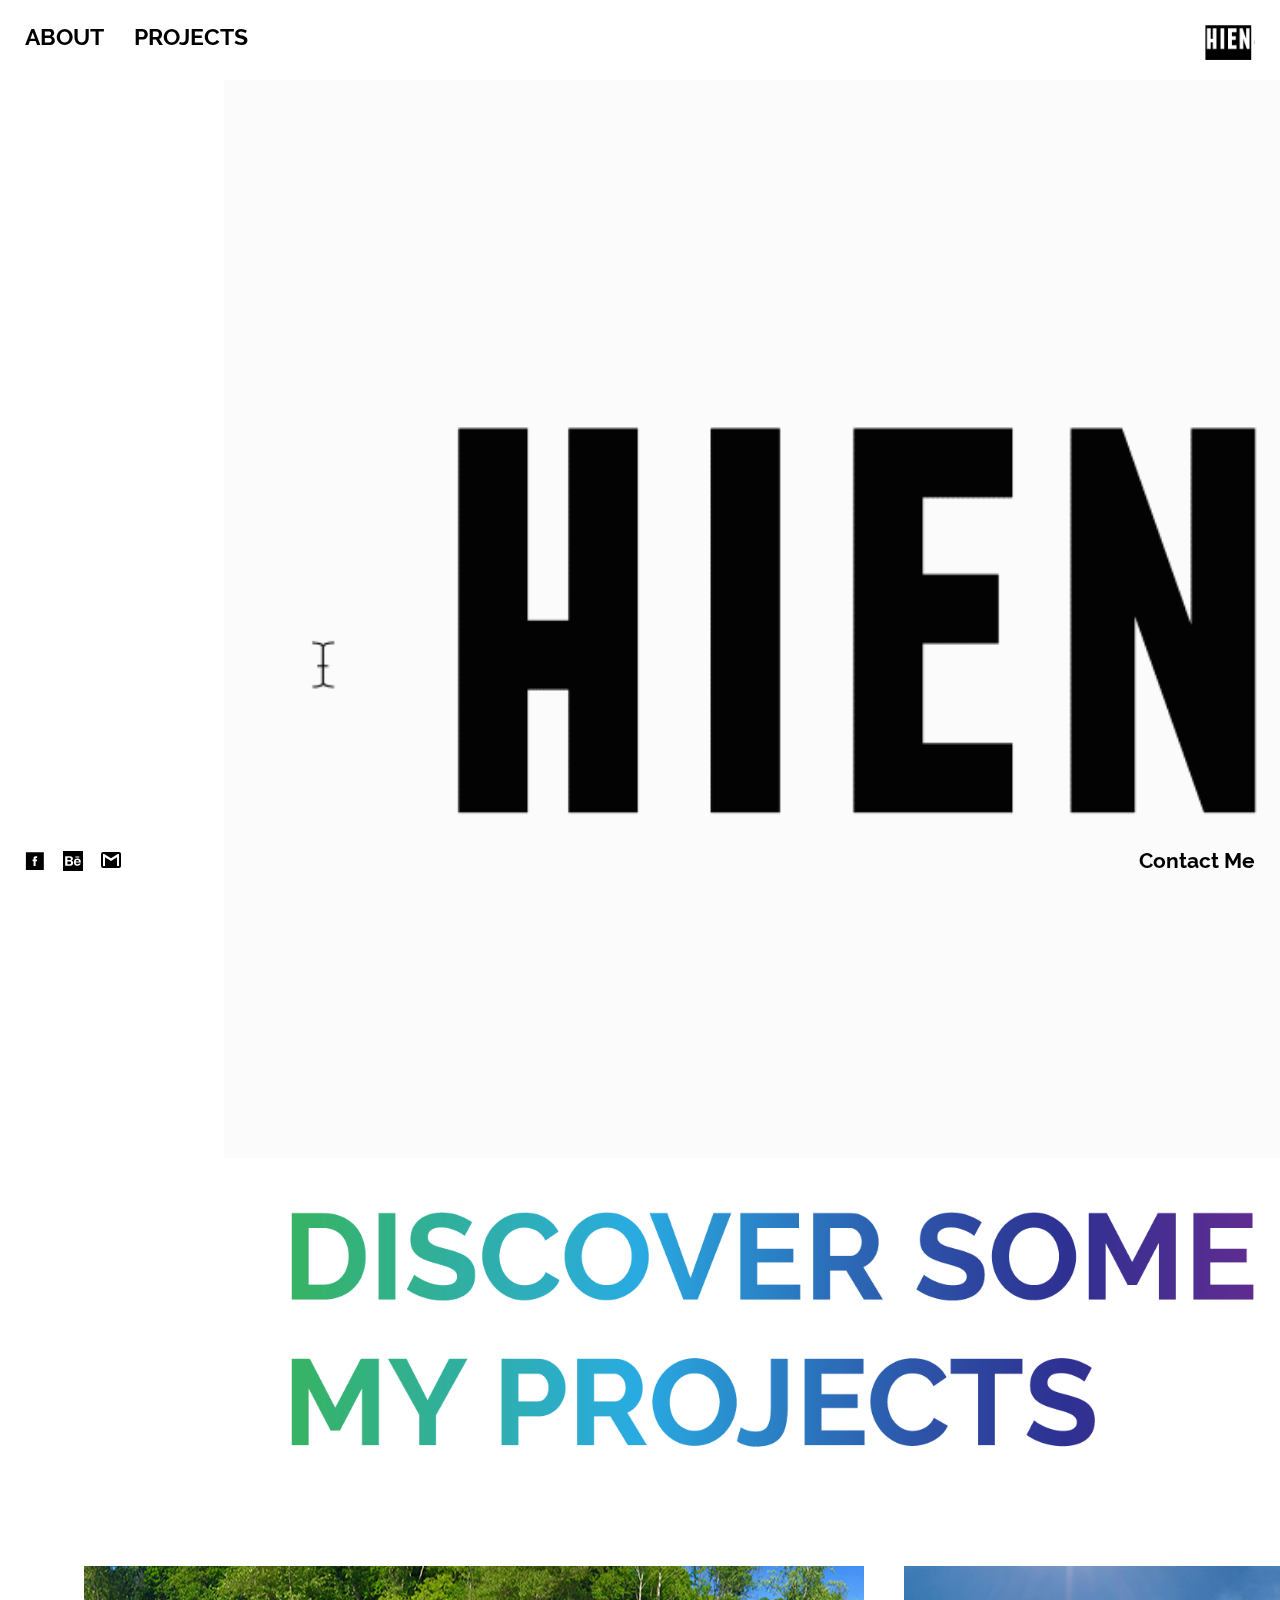
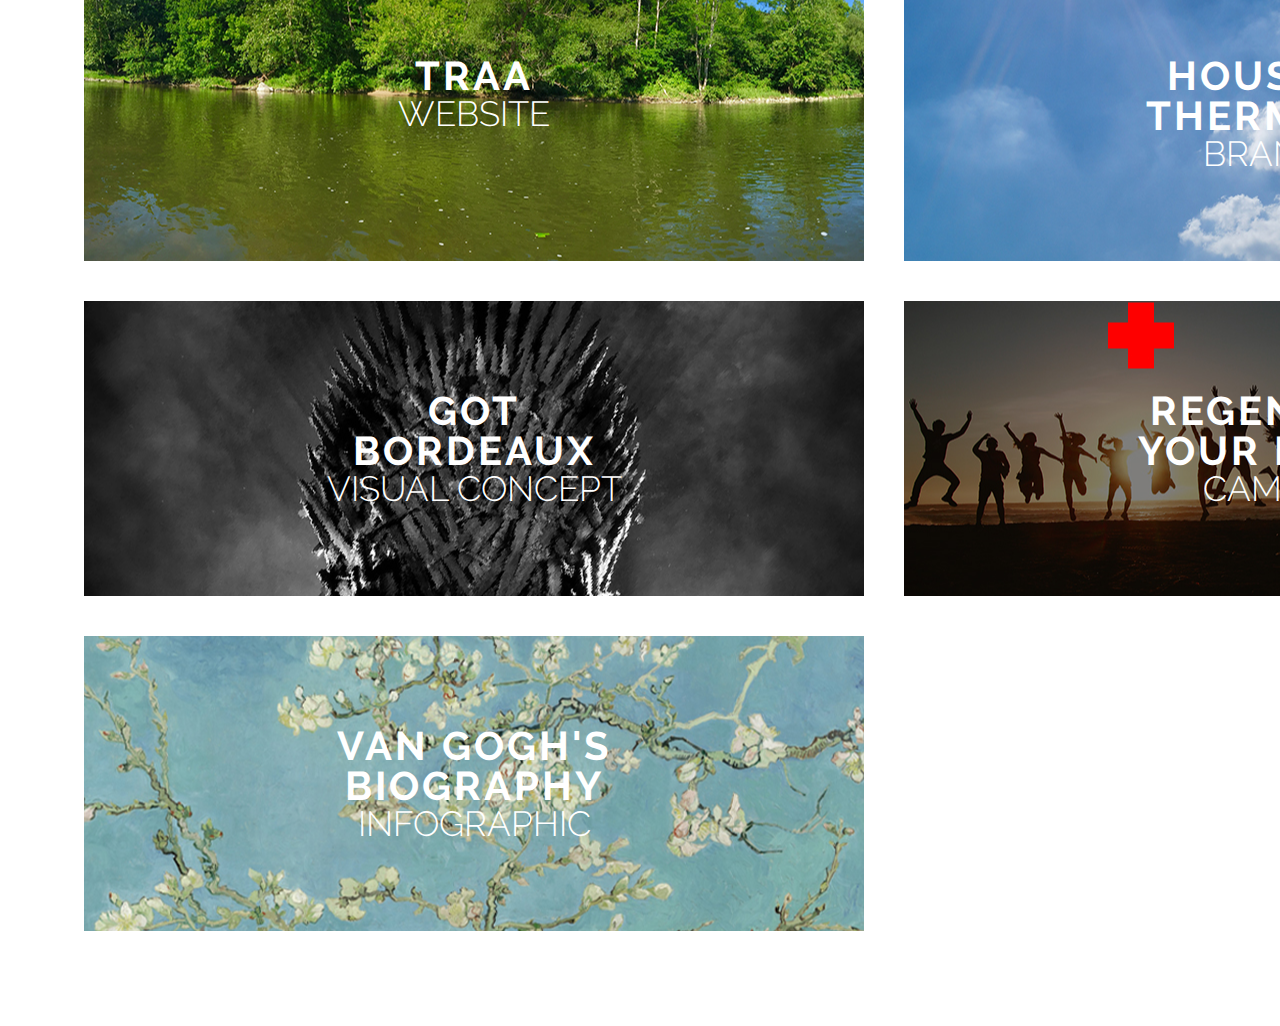
==== commit 2c44fec4: "Add" ====
--- a/index.html
+++ b/index.html
@@ -9,9 +9,6 @@
 	<title>Hien Portfolio</title>
 </head>
 <body>
-	<section class="welcome">
-	</section>
-
 	<div class="container">
 		<header>
 			<nav>
@@ -25,16 +22,16 @@
 
 		<section class="body">
 		<h2 class="hidden">Index Page</h2>
+			<section class="welcome">
+				<img src="images/logo_ani.gif" alt="animation">
+				<img src="images/discover.png" alt="discover">
+			</section>
+
 			<section class="works">
 			<h3 class="hidden">Featured Works</h3>
 				<div class="featured one" data-text="GLITCH">
 					<a href="traa.html" id="workTitle">TRAA</a>
 					<p id="workType">WEBSITE</p>
-				</div>
-
-				<div class="featured two">
-					<a href="equillibrium.html" id="workTitle">EQUILIBRIUM</a>
-					<p id="workType">BRANDING</p>
 				</div>
 
 				<div class="featured three">
--- a/css/main.css
+++ b/css/main.css
@@ -42,6 +42,7 @@
 	font-family: 'Raleway Light';
 	margin-top: 25px;
 	background-color:white;
+	height: 100%;
 }
 
 a
@@ -54,6 +55,7 @@
 	max-width: 90%;
 	padding-bottom: 70px;
 	margin: 0 auto;
+	height: 100%;
 }
 
 header
@@ -65,9 +67,9 @@
    top: 0;
    width: 100%;
    padding-left: 25px;
-   margin-top: 25px;
    margin-bottom: 25px;
    justify-content: space-between;
+   margin-top: 25px;
 }
 
 #mainLogo
@@ -96,15 +98,9 @@
 
 nav a:hover
 {
-	color: white;
-	background-color: black;
+	border-bottom: 5px solid blue;
 	font-family: 'Raleway Bold';
-}
-
-.body, .pjBody
-{
-	margin-top: 80px;
-	justify-content: flex-start;
+	color: blue;
 }
 
 /*Footer*/
@@ -155,14 +151,20 @@
 
 .welcome
 {
-	height: 100%;
-	background-color: red;
+	width: 100%;
+	align-items: stretch;
+}
+
+.welcome img
+{
+	width: 100%;
 }
 
 .body, .works
 {
 	display: flex;
 	flex-direction: column;
+	margin-top: 80px;
 }
 
 .works 
@@ -190,11 +192,6 @@
 	background: url("../images/feat_traa.jpg") center no-repeat;
 }
 
-.two
-{
-	background: url("../images/feat_traa.jpg") center no-repeat;
-}
-
 .three
 {
 	background: url("../images/feat_housecom.jpg") center no-repeat;
@@ -226,7 +223,7 @@
 
 #workType
 {
-	font-size: 2em;
+	font-size: 35px;
 }
 
 /*PROJECTS - EACH WORK*/
@@ -315,7 +312,7 @@
 	width: 100%;
 }
 
-#breakdown h4
+#bdTitle
 {
 	font-family: 'Mohave Bold';
 	margin-bottom: 15px;
@@ -363,13 +360,12 @@
 }
 
 /*ABOUT*/
-#greeting h2
-{
-	font-size: 20vw;
-	font-family: 'Baskervville';
-}
-
-#greeting h3
+#greeting img
+{
+	width: 100%;
+}
+
+#greet
 {
 	font-family: 'Mohave Bold';
 	font-size: 21px;
@@ -380,6 +376,7 @@
 {
 	margin-top: 30px;
 	font-family: 'Raleway Bold';
+	margin-bottom: 20px;
 }
 
 #underline
@@ -409,14 +406,18 @@
 #branding ul
 {
 	border-left: 5px solid #262687;
+}
+
+#edu 
+{
 	padding-left: 5px;
-}
-
-#edu 
+	margin-left: 120px;
+}
+
+#edu p
 {
 	border-left: 5px solid #00FF00;
 	padding-left: 5px;
-	margin-left: 120px;
 }
 
 #skills
@@ -446,6 +447,11 @@
 	width: 60px;
 }
 
+#tool
+{
+	display: flex;
+	flex-direction: column;
+}
 
 #note
 {
@@ -456,6 +462,13 @@
 	padding: 20px;
 	margin-bottom: 70px;
 	font-family: 'Baskervville';
+	margin-top: 40px;
+	margin-bottom: 50px;
+}
+
+#note:hover
+{
+	transform: none;
 }
 
 /*Contact Form*/
@@ -583,7 +596,7 @@
 
 #pjType
 {
-	color: #ff00ff;
+	color: #00FF00;
 	font-size: 15px;
 	margin-top: 5px;
 }
@@ -592,7 +605,7 @@
 
 /*Responsive*/
 @media screen and (min-width: 768px) {
-	.body
+	.body, .works
 	{
 		margin-left: 20px;
 		margin-right: 20px;
@@ -601,6 +614,23 @@
 	.works
 	{
 		grid-gap: 40px;
+	}
+
+	a, #pjType, h3, p,  ul li, #skills, #note, #socialContact, label, input
+	{
+		font-size: 1.3em;
+	}
+
+	#bdTitle
+	{
+		font-size: 30px;
+		margin-top: 30px;
+	}
+
+
+	#linkTitle
+	{
+		font-size: 2em;
 	}
 
 	/*Each Project Page*/
@@ -628,6 +658,47 @@
 		margin: 0 auto;
 	}
 
+	/*About*/
+	#skillboard
+	{
+		display: flex;
+		flex-direction: row;
+	}
+
+	#edu 
+	{	
+		padding-left: 5px;
+		margin-left: 50px;
+	}
+
+	#note
+	{
+		margin: 0 auto;
+		margin-top: 30px;
+	}
+
+	#meIntro
+{
+	
+	margin-bottom: 30px;
+}
+
+	.contact
+	{
+		padding: 40px 30px 40px 30px;
+		margin-top: 30px;
+	}
+	
+	#collab
+	{
+		font-size: 40px;
+	}
+	
+	#socialContact img
+	{
+		width: 30px;
+	}
+
 }/*end Tablet*/
   	
 
@@ -645,12 +716,6 @@
 		grid-template-columns: 1fr 1fr;
 		margin-top: 50px;
 		margin-bottom: 25px;
-	}
-
-	.featured
-	{ 
-		padding-top: 110px;
-		padding-bottom: 110px;
 	}
 
   	#moreAbtMe
@@ -660,6 +725,82 @@
   		width: 70%;
   	}
 
+  	/*INDEX*/
+  	.welcome img
+  	{
+  		width: 80%;
+  		display: flex;
+		flex-direction: column;
+  		margin: 0 auto;
+  	}
+
+  	.projectPage
+  	{
+  		display: flex;
+  		flex-direction: row;
+  		width: 100%;
+  	}
+
+  	#projectList
+  	{
+  		display: flex;
+  		flex-direction: column;
+  		width: 50%;
+  		margin-left: 50%;
+  	}
+
+  	.gif
+  	{
+  		width: 40%;
+  		margin: 0 auto;
+  		margin-top: 150px;
+  		position: fixed;
+  	}
+
+  	#linkTitle
+  	{
+  		font-size: 2.5em;
+  	}
+
+  	 #pjType
+  	 {
+  	 	font-size: 1.5em;
+  	 }
+
+	#greeting, #meIntro, #demoreel, #skillboard
+	{
+		margin: 0 auto;
+	}
+
+	#greet 
+	{
+		text-align: center;
+		font-size: 60px;
+		margin-bottom: 40px;
+	}
+
+	#meIntro
+	{
+		text-align: center;
+	}
+
+	#demoreel
+	{
+		margin-top: 30px;
+	}
+
+	#skillboard
+	{
+		justify-content: space-between;
+		width: 800px;
+	}
+
+	#note
+	{
+		transform: none;
+		width: 700px;
+	}
+
   	/*PROJECTS - EACH WORK*/
 	.featuredHero
 	{
@@ -744,4 +885,19 @@
 		grid-template-columns: 1fr 1fr 1fr;
 	}
 
+	.contactPage
+	{
+		display: flex;
+		flex-direction: row;
+		margin: 0 auto;
+		padding-top: 50px;
+		justify-content: space-between;
+		width: 1600px;
+	}
+
+	.contact
+	{
+		width: 50%;
+	}
+
 } /*End Desktop*/
